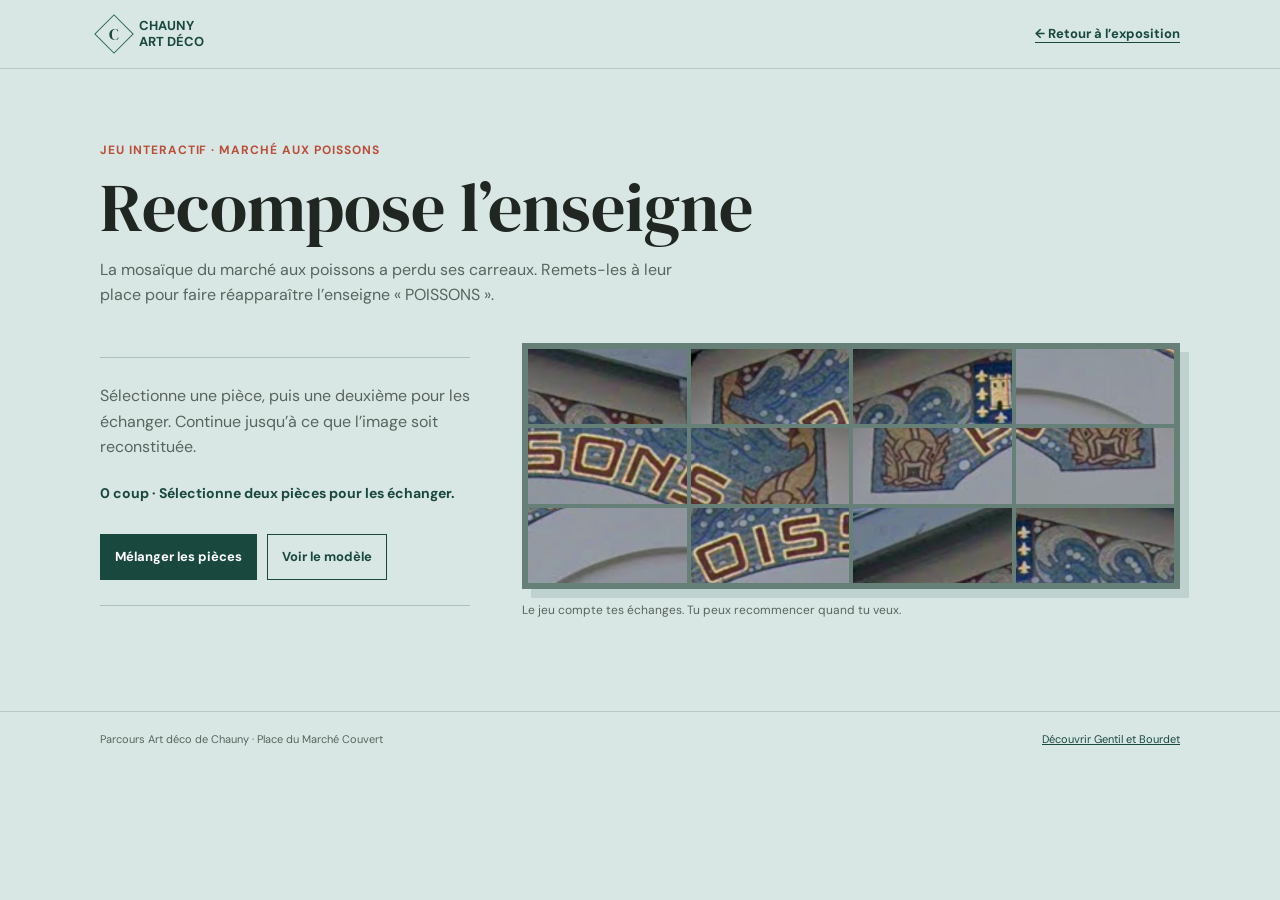
==== jeu.html @ 17ce92b1 "Add interactive puzzle game and quiz for Chauny Art déco exhibition - Created jeu.html for a puzzle " ====
<!doctype html>
<html lang="fr">
<head>
  <meta charset="utf-8">
  <meta name="viewport" content="width=device-width, initial-scale=1">
  <meta name="theme-color" content="#d9e7e4">
  <meta name="description" content="Recompose la mosaïque du marché aux poissons de Chauny dans ce puzzle interactif.">
  <title>Mini-jeu puzzle | Chauny Art déco</title>
  <link rel="preconnect" href="https://fonts.googleapis.com">
  <link rel="preconnect" href="https://fonts.gstatic.com" crossorigin>
  <link href="https://fonts.googleapis.com/css2?family=DM+Sans:wght@400;500;600;700&family=DM+Serif+Display&display=swap" rel="stylesheet">
  <style>
    :root{color-scheme:light;--paper:#d9e7e4;--white:#fffefa;--ink:#202722;--muted:#58645d;--green:#28665d;--deep:#19483f;--red:#b94f39;--yellow:#edbd55;--line:#b8cbc3;--serif:"DM Serif Display",Georgia,serif;--sans:"DM Sans","Trebuchet MS",sans-serif;--content:1080px}
    *,*::before,*::after{box-sizing:border-box}html{scroll-behavior:smooth}body{margin:0;min-height:100vh;color:var(--ink);background:var(--paper);font:16px/1.6 var(--sans)}button,a{font:inherit;touch-action:manipulation}a{color:inherit}button:focus-visible,a:focus-visible{outline:3px solid var(--red);outline-offset:4px}
    .header{border-bottom:1px solid var(--line);background:rgb(217 231 228 / 90%)}.header-inner{width:min(var(--content),calc(100% - 40px));min-height:68px;margin:auto;display:flex;align-items:center;justify-content:space-between;gap:18px}.brand{display:flex;align-items:center;gap:11px;color:var(--deep);font-size:13px;font-weight:700;line-height:1.2;text-decoration:none}.brand-mark{width:28px;height:28px;display:grid;place-items:center;border:1px solid var(--green);font:16px/1 var(--serif);transform:rotate(45deg)}.brand-mark span{transform:rotate(-45deg)}.back-link{color:var(--deep);font-size:13px;font-weight:700;text-decoration-thickness:1px;text-underline-offset:4px}.back-link:hover{color:var(--red)}
    main{width:min(var(--content),calc(100% - 40px));margin:auto;padding:72px 0 90px}.intro{max-width:660px;margin-bottom:35px}.eyebrow{margin:0 0 13px;color:var(--red);font-size:12px;font-weight:700;letter-spacing:.08em;text-transform:uppercase}h1{margin:0 0 14px;font:400 clamp(42px,6vw,68px)/1.02 var(--serif);text-wrap:balance}.intro-copy{max-width:590px;margin:0;color:var(--muted)}
    .game-layout{display:grid;grid-template-columns:.72fr 1.28fr;gap:52px;align-items:center}.game-info{padding:25px 0;border-top:1px solid #a9c1b8;border-bottom:1px solid #a9c1b8}.instructions{margin:0;color:var(--muted)}.status{min-height:52px;margin:22px 0 0;color:var(--deep);font-size:14px;font-weight:700}.victory{margin:0 0 16px;padding:14px 16px;border-left:4px solid var(--yellow);background:var(--white);color:var(--deep);font:400 24px/1.2 var(--serif)}.victory[hidden]{display:none}.controls{display:flex;flex-wrap:wrap;gap:10px}.controls button{min-height:46px;padding:10px 14px;border:1px solid var(--deep);background:transparent;color:var(--deep);font-size:13px;font-weight:700;cursor:pointer}.controls button:first-child{background:var(--deep);color:#fff}.controls button:hover{background:var(--green);color:#fff}.board-wrap{min-width:0}.board{width:100%;aspect-ratio:8/3;padding:5px;display:grid;grid-template-columns:repeat(4,minmax(0,1fr));grid-template-rows:repeat(3,minmax(0,1fr));gap:4px;border:1px solid #668078;background:#668078;box-shadow:9px 9px 0 rgb(25 72 63 / 13%)}.piece{position:relative;min-width:0;min-height:0;padding:0;border:0;background-color:#e2ece6;background-repeat:no-repeat;cursor:pointer;touch-action:manipulation;transition:filter 150ms ease}.piece:hover{filter:brightness(1.08);z-index:1}.piece[aria-pressed="true"]{outline:4px solid var(--yellow);outline-offset:-4px;filter:brightness(1.12);z-index:2}.piece:focus-visible{outline:4px solid var(--red);outline-offset:-4px;z-index:3}.board.is-solved{border-color:var(--yellow);box-shadow:9px 9px 0 rgb(185 79 57 / 18%)}.hint{margin:12px 0 0;color:var(--muted);font-size:12px}.preview{margin:16px 0 0;padding:9px;border:1px solid #9db7ad;background:var(--white)}.preview img{width:100%;height:auto;display:block}.preview figcaption{padding:7px 2px 0;color:var(--muted);font-size:11px}
    .confetti-layer{position:fixed;z-index:20;inset:0;overflow:hidden;pointer-events:none}.confetti-piece{position:absolute;top:-18px;left:var(--x);width:9px;height:14px;border-radius:2px;background:var(--confetti-color);opacity:0;animation:confetti-fall var(--duration) var(--delay) ease-in forwards}.confetti-piece:nth-child(3n){width:7px;height:7px;border-radius:50%}.confetti-piece:nth-child(4n){width:6px;height:17px}.@keyframes confetti-fall{0%{opacity:0;transform:translate3d(0,-4vh,0) rotate(0)}12%{opacity:1}100%{opacity:0;transform:translate3d(var(--drift),108vh,0) rotate(var(--spin))}}
    footer{padding:19px 20px;border-top:1px solid var(--line);color:var(--muted);font-size:11px}.footer-inner{width:min(var(--content),100%);margin:auto;display:flex;justify-content:space-between;gap:16px}footer a{color:var(--deep)}
    @media(max-width:760px){.header-inner{width:calc(100% - 32px);min-height:62px}.brand{font-size:11px}.main{padding-top:48px}main{width:calc(100% - 36px);padding:48px 0 64px}.game-layout{grid-template-columns:1fr;gap:24px}.intro{margin-bottom:27px}.game-info{padding:19px 0}.status{min-height:0;margin:13px 0 17px}.board{gap:3px;padding:4px}.hint{font-size:11px}.footer-inner{flex-direction:column;gap:5px}}
    @media(prefers-reduced-motion:reduce){html{scroll-behavior:auto}.piece{transition:none}.confetti-piece{display:none}}
  </style>
  <script defer>
    document.addEventListener('DOMContentLoaded', () => {
      const imageUrl = new URL('images/poissons.png', document.baseURI).href;
      const imageBackground = `url("${imageUrl}")`;
      const board = document.querySelector('#puzzle-board');
      const status = document.querySelector('#puzzle-status');
      const victory = document.querySelector('#victory-message');
      const confettiLayer = document.querySelector('#confetti-layer');
      const pieces = Array.from({length:12}, (_, index) => index);
      const colors = ['#b94f39','#edbd55','#28665d','#fffefa','#466c86'];
      let selectedPiece = null;
      let moves = 0;
      let solved = false;

      function renderPuzzle() {
        board.replaceChildren();
        pieces.forEach((piece, slot) => {
          const tile = document.createElement('button');
          const column = piece % 4;
          const row = Math.floor(piece / 4);
          tile.type = 'button';
          tile.className = 'piece';
          tile.setAttribute('aria-label', `Case ${slot + 1}, pièce ${piece + 1}`);
          tile.setAttribute('aria-pressed', String(selectedPiece === slot));
          tile.style.backgroundImage = imageBackground;
          tile.style.backgroundSize = '400% 300%';
          tile.style.backgroundPosition = `${column / 3 * 100}% ${row / 2 * 100}%`;
          tile.addEventListener('click', () => selectPiece(slot));
          board.append(tile);
        });
      }

      function celebrate() {
        victory.hidden = false;
        victory.textContent = `Bravo ! Tu as reconstitué la mosaïque en ${moves} coups !`;
        confettiLayer.replaceChildren();
        if (window.matchMedia('(prefers-reduced-motion: reduce)').matches) return;
        for (let index = 0; index < 44; index += 1) {
          const confetti = document.createElement('span');
          confetti.className = 'confetti-piece';
          confetti.style.setProperty('--x', `${Math.random() * 100}%`);
          confetti.style.setProperty('--drift', `${Math.random() * 180 - 90}px`);
          confetti.style.setProperty('--duration', `${2.5 + Math.random() * 1.8}s`);
          confetti.style.setProperty('--delay', `${Math.random() * 0.7}s`);
          confetti.style.setProperty('--spin', `${360 + Math.random() * 900}deg`);
          confetti.style.setProperty('--confetti-color', colors[index % colors.length]);
          confettiLayer.append(confetti);
        }
        window.setTimeout(() => confettiLayer.replaceChildren(), 5000);
      }

      function selectPiece(slot) {
        if (solved) return;
        if (selectedPiece === null) {
          selectedPiece = slot;
        } else if (selectedPiece === slot) {
          selectedPiece = null;
        } else {
          [pieces[selectedPiece], pieces[slot]] = [pieces[slot], pieces[selectedPiece]];
          selectedPiece = null;
          moves += 1;
          solved = pieces.every((piece, index) => piece === index);
        }
        renderPuzzle();
        board.classList.toggle('is-solved', solved);
        status.textContent = selectedPiece !== null
          ? 'Pièce sélectionnée. Choisis une autre case pour l’échanger.'
          : `${moves} coup${moves > 1 ? 's' : ''} · Sélectionne deux pièces pour les échanger.`;
        if (solved) celebrate();
      }

      function shufflePuzzle() {
        for (let index = pieces.length - 1; index > 0; index -= 1) {
          const other = Math.floor(Math.random() * (index + 1));
          [pieces[index], pieces[other]] = [pieces[other], pieces[index]];
        }
        if (pieces.every((piece, index) => piece === index)) [pieces[0], pieces[1]] = [pieces[1], pieces[0]];
        selectedPiece = null;
        moves = 0;
        solved = false;
        victory.hidden = true;
        confettiLayer.replaceChildren();
        board.classList.remove('is-solved');
        status.textContent = '0 coup · Sélectionne deux pièces pour les échanger.';
        renderPuzzle();
      }

      document.querySelector('#shuffle-puzzle').addEventListener('click', shufflePuzzle);
      const previewButton = document.querySelector('#preview-puzzle');
      previewButton.addEventListener('click', () => {
        const preview = document.querySelector('#puzzle-preview');
        preview.hidden = !preview.hidden;
        previewButton.setAttribute('aria-expanded', String(!preview.hidden));
        previewButton.textContent = preview.hidden ? 'Voir le modèle' : 'Masquer le modèle';
      });
      document.querySelector('#puzzle-model').src = imageUrl;
      shufflePuzzle();
    });
  </script>
</head>
<body>
  <div class="confetti-layer" id="confetti-layer" aria-hidden="true"></div>
  <header class="header"><div class="header-inner">
    <a class="brand" href="index.html" aria-label="Retour à Chauny Art déco"><span class="brand-mark" aria-hidden="true"><span>C</span></span><span>CHAUNY<br>ART DÉCO</span></a>
    <a class="back-link" href="index.html">← Retour à l’exposition</a>
  </div></header>
  <main>
    <section class="intro" aria-labelledby="titre-jeu">
      <p class="eyebrow">Jeu interactif · Marché aux poissons</p>
      <h1 id="titre-jeu">Recompose l’enseigne</h1>
      <p class="intro-copy">La mosaïque du marché aux poissons a perdu ses carreaux. Remets-les à leur place pour faire réapparaître l’enseigne « POISSONS ».</p>
    </section>
    <section class="game-layout" aria-label="Puzzle de la mosaïque">
      <div class="game-info">
        <p class="instructions">Sélectionne une pièce, puis une deuxième pour les échanger. Continue jusqu’à ce que l’image soit reconstituée.</p>
        <p class="status" id="puzzle-status" aria-live="polite">Préparation du puzzle…</p>
        <p class="victory" id="victory-message" role="status" hidden></p>
        <div class="controls">
          <button type="button" id="shuffle-puzzle">Mélanger les pièces</button>
          <button type="button" id="preview-puzzle" aria-expanded="false" aria-controls="puzzle-preview">Voir le modèle</button>
        </div>
      </div>
      <div class="board-wrap">
        <div class="board" id="puzzle-board" aria-label="Puzzle de 12 pièces de la mosaïque POISSONS"></div>
        <p class="hint">Le jeu compte tes échanges. Tu peux recommencer quand tu veux.</p>
        <figure class="preview" id="puzzle-preview" hidden>
          <img id="puzzle-model" alt="Enseigne en mosaïque POISSONS du marché aux poissons de Chauny" width="945" height="376">
          <figcaption>Photo de la mosaïque du marché aux poissons.</figcaption>
        </figure>
      </div>
    </section>
  </main>
  <footer><div class="footer-inner"><span>Parcours Art déco de Chauny · Place du Marché Couvert</span><a href="index.html#ceramistes">Découvrir Gentil et Bourdet</a></div></footer>
</body>
</html>
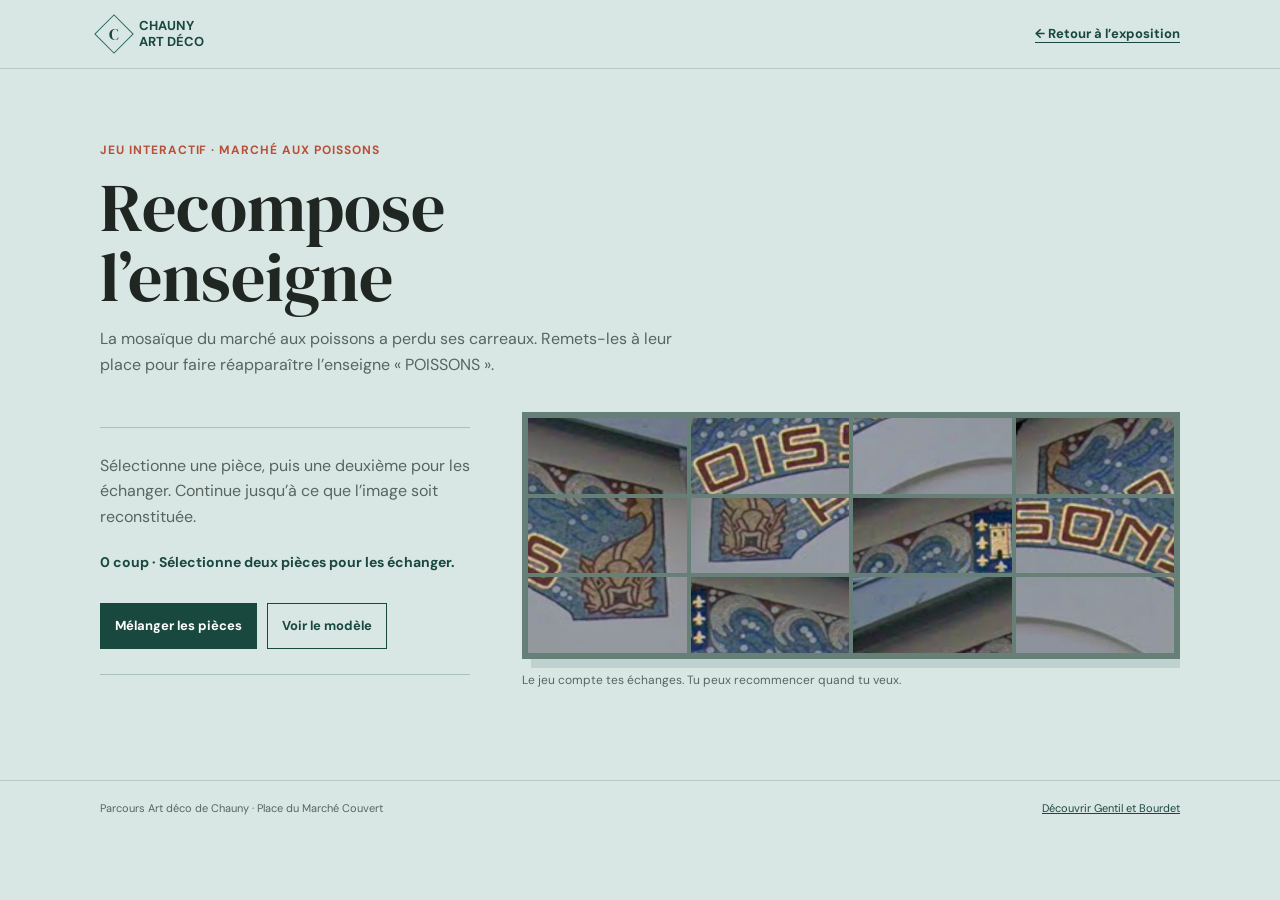
==== commit 630cb8aa: "Refactor code structure for improved readability and maintainability" ====
--- a/jeu.html
+++ b/jeu.html
@@ -9,20 +9,10 @@
   <link rel="preconnect" href="https://fonts.googleapis.com">
   <link rel="preconnect" href="https://fonts.gstatic.com" crossorigin>
   <link href="https://fonts.googleapis.com/css2?family=DM+Sans:wght@400;500;600;700&family=DM+Serif+Display&display=swap" rel="stylesheet">
-  <style>
-    :root{color-scheme:light;--paper:#d9e7e4;--white:#fffefa;--ink:#202722;--muted:#58645d;--green:#28665d;--deep:#19483f;--red:#b94f39;--yellow:#edbd55;--line:#b8cbc3;--serif:"DM Serif Display",Georgia,serif;--sans:"DM Sans","Trebuchet MS",sans-serif;--content:1080px}
-    *,*::before,*::after{box-sizing:border-box}html{scroll-behavior:smooth}body{margin:0;min-height:100vh;color:var(--ink);background:var(--paper);font:16px/1.6 var(--sans)}button,a{font:inherit;touch-action:manipulation}a{color:inherit}button:focus-visible,a:focus-visible{outline:3px solid var(--red);outline-offset:4px}
-    .header{border-bottom:1px solid var(--line);background:rgb(217 231 228 / 90%)}.header-inner{width:min(var(--content),calc(100% - 40px));min-height:68px;margin:auto;display:flex;align-items:center;justify-content:space-between;gap:18px}.brand{display:flex;align-items:center;gap:11px;color:var(--deep);font-size:13px;font-weight:700;line-height:1.2;text-decoration:none}.brand-mark{width:28px;height:28px;display:grid;place-items:center;border:1px solid var(--green);font:16px/1 var(--serif);transform:rotate(45deg)}.brand-mark span{transform:rotate(-45deg)}.back-link{color:var(--deep);font-size:13px;font-weight:700;text-decoration-thickness:1px;text-underline-offset:4px}.back-link:hover{color:var(--red)}
-    main{width:min(var(--content),calc(100% - 40px));margin:auto;padding:72px 0 90px}.intro{max-width:660px;margin-bottom:35px}.eyebrow{margin:0 0 13px;color:var(--red);font-size:12px;font-weight:700;letter-spacing:.08em;text-transform:uppercase}h1{margin:0 0 14px;font:400 clamp(42px,6vw,68px)/1.02 var(--serif);text-wrap:balance}.intro-copy{max-width:590px;margin:0;color:var(--muted)}
-    .game-layout{display:grid;grid-template-columns:.72fr 1.28fr;gap:52px;align-items:center}.game-info{padding:25px 0;border-top:1px solid #a9c1b8;border-bottom:1px solid #a9c1b8}.instructions{margin:0;color:var(--muted)}.status{min-height:52px;margin:22px 0 0;color:var(--deep);font-size:14px;font-weight:700}.victory{margin:0 0 16px;padding:14px 16px;border-left:4px solid var(--yellow);background:var(--white);color:var(--deep);font:400 24px/1.2 var(--serif)}.victory[hidden]{display:none}.controls{display:flex;flex-wrap:wrap;gap:10px}.controls button{min-height:46px;padding:10px 14px;border:1px solid var(--deep);background:transparent;color:var(--deep);font-size:13px;font-weight:700;cursor:pointer}.controls button:first-child{background:var(--deep);color:#fff}.controls button:hover{background:var(--green);color:#fff}.board-wrap{min-width:0}.board{width:100%;aspect-ratio:8/3;padding:5px;display:grid;grid-template-columns:repeat(4,minmax(0,1fr));grid-template-rows:repeat(3,minmax(0,1fr));gap:4px;border:1px solid #668078;background:#668078;box-shadow:9px 9px 0 rgb(25 72 63 / 13%)}.piece{position:relative;min-width:0;min-height:0;padding:0;border:0;background-color:#e2ece6;background-repeat:no-repeat;cursor:pointer;touch-action:manipulation;transition:filter 150ms ease}.piece:hover{filter:brightness(1.08);z-index:1}.piece[aria-pressed="true"]{outline:4px solid var(--yellow);outline-offset:-4px;filter:brightness(1.12);z-index:2}.piece:focus-visible{outline:4px solid var(--red);outline-offset:-4px;z-index:3}.board.is-solved{border-color:var(--yellow);box-shadow:9px 9px 0 rgb(185 79 57 / 18%)}.hint{margin:12px 0 0;color:var(--muted);font-size:12px}.preview{margin:16px 0 0;padding:9px;border:1px solid #9db7ad;background:var(--white)}.preview img{width:100%;height:auto;display:block}.preview figcaption{padding:7px 2px 0;color:var(--muted);font-size:11px}
-    .confetti-layer{position:fixed;z-index:20;inset:0;overflow:hidden;pointer-events:none}.confetti-piece{position:absolute;top:-18px;left:var(--x);width:9px;height:14px;border-radius:2px;background:var(--confetti-color);opacity:0;animation:confetti-fall var(--duration) var(--delay) ease-in forwards}.confetti-piece:nth-child(3n){width:7px;height:7px;border-radius:50%}.confetti-piece:nth-child(4n){width:6px;height:17px}.@keyframes confetti-fall{0%{opacity:0;transform:translate3d(0,-4vh,0) rotate(0)}12%{opacity:1}100%{opacity:0;transform:translate3d(var(--drift),108vh,0) rotate(var(--spin))}}
-    footer{padding:19px 20px;border-top:1px solid var(--line);color:var(--muted);font-size:11px}.footer-inner{width:min(var(--content),100%);margin:auto;display:flex;justify-content:space-between;gap:16px}footer a{color:var(--deep)}
-    @media(max-width:760px){.header-inner{width:calc(100% - 32px);min-height:62px}.brand{font-size:11px}.main{padding-top:48px}main{width:calc(100% - 36px);padding:48px 0 64px}.game-layout{grid-template-columns:1fr;gap:24px}.intro{margin-bottom:27px}.game-info{padding:19px 0}.status{min-height:0;margin:13px 0 17px}.board{gap:3px;padding:4px}.hint{font-size:11px}.footer-inner{flex-direction:column;gap:5px}}
-    @media(prefers-reduced-motion:reduce){html{scroll-behavior:auto}.piece{transition:none}.confetti-piece{display:none}}
-  </style>
+  <link rel="stylesheet" href="assets/css/style.css">
   <script defer>
     document.addEventListener('DOMContentLoaded', () => {
-      const imageUrl = new URL('images/poissons.png', document.baseURI).href;
+      const imageUrl = new URL('assets/images/poissons.png', document.baseURI).href;
       const imageBackground = `url("${imageUrl}")`;
       const board = document.querySelector('#puzzle-board');
       const status = document.querySelector('#puzzle-status');
@@ -120,7 +110,7 @@
     });
   </script>
 </head>
-<body>
+<body class="page-game">
   <div class="confetti-layer" id="confetti-layer" aria-hidden="true"></div>
   <header class="header"><div class="header-inner">
     <a class="brand" href="index.html" aria-label="Retour à Chauny Art déco"><span class="brand-mark" aria-hidden="true"><span>C</span></span><span>CHAUNY<br>ART DÉCO</span></a>
--- a/assets/css/style.css
+++ b/assets/css/style.css
@@ -0,0 +1,1146 @@
+:root {
+            color-scheme: light;
+            --paper: #f5f5ef;
+            --white: #fffefa;
+            --ink: #202722;
+            --muted: #58645d;
+            --green: #28665d;
+            --deep: #19483f;
+            --pale: #e2ece6;
+            --red: #b94f39;
+            --yellow: #edbd55;
+            --line: #ccd3cc;
+            --serif: "DM Serif Display", Georgia, serif;
+            --sans: "DM Sans", "Trebuchet MS", sans-serif;
+            --content: 1120px
+        }
+
+        *,
+        *::before,
+        *::after {
+            box-sizing: border-box
+        }
+
+        html {
+            scroll-behavior: smooth;
+            scroll-padding-top: 92px
+        }
+
+        body {
+            margin: 0;
+            color: var(--ink);
+            background: var(--paper);
+            font: 16px/1.65 var(--sans)
+        }
+
+        a {
+            color: inherit
+        }
+
+        button,
+        input {
+            font: inherit
+        }
+
+        button,
+        a {
+            touch-action: manipulation
+        }
+
+        button:focus-visible,
+        a:focus-visible,
+        input:focus-visible,
+        summary:focus-visible {
+            outline: 3px solid var(--red);
+            outline-offset: 4px
+        }
+
+        h1,
+        h2,
+        h3,
+        p {
+            margin-top: 0
+        }
+
+        h1,
+        h2,
+        h3 {
+            text-wrap: balance
+        }
+
+        .skip {
+            position: absolute;
+            z-index: 20;
+            top: 8px;
+            left: 8px;
+            padding: 10px 14px;
+            background: white;
+            transform: translateY(-150%)
+        }
+
+        .skip:focus {
+            transform: none
+        }
+
+        .header {
+            position: sticky;
+            z-index: 10;
+            top: 0;
+            border-bottom: 1px solid var(--line);
+            background: rgb(245 245 239 / 95%);
+            backdrop-filter: blur(12px)
+        }
+
+        .header-inner {
+            width: min(var(--content), calc(100% - 40px));
+            min-height: 68px;
+            margin: auto;
+            display: flex;
+            align-items: center;
+            justify-content: space-between;
+            gap: 24px
+        }
+
+        .brand {
+            display: flex;
+            align-items: center;
+            gap: 11px;
+            color: var(--deep);
+            font-size: 13px;
+            font-weight: 700;
+            line-height: 1.2;
+            text-decoration: none
+        }
+
+        .brand-mark {
+            width: 28px;
+            height: 28px;
+            display: grid;
+            place-items: center;
+            border: 1px solid var(--green);
+            font: 16px/1 var(--serif);
+            transform: rotate(45deg)
+        }
+
+        .brand-mark span {
+            transform: rotate(-45deg)
+        }
+
+        .actions,
+        .nav {
+            display: flex;
+            align-items: center;
+            gap: 24px
+        }
+
+        .nav {
+            gap: 21px
+        }
+
+        .nav a {
+            color: var(--muted);
+            font-size: 13px;
+            font-weight: 600;
+            text-decoration: none
+        }
+
+        .nav a:hover {
+            color: var(--deep)
+        }
+
+        .qr-open {
+            min-height: 44px;
+            padding: 8px 13px;
+            display: inline-flex;
+            align-items: center;
+            justify-content: center;
+            gap: 9px;
+            border: 1px solid var(--deep);
+            background: var(--deep);
+            color: #fff;
+            font-size: 13px;
+            font-weight: 700;
+            cursor: pointer;
+            transition: background 180ms ease, transform 180ms ease
+        }
+
+        .qr-open:hover {
+            background: var(--green);
+            transform: translateY(-1px)
+        }
+
+        .qr-open svg {
+            width: 17px;
+            height: 17px
+        }
+
+        main {
+            overflow: hidden
+        }
+
+        .hero {
+            position: relative;
+            width: min(var(--content), calc(100% - 40px));
+            min-height: 590px;
+            margin: auto;
+            padding: 76px 0 72px;
+            display: grid;
+            grid-template-columns: .92fr 1.08fr;
+            align-items: center;
+            gap: clamp(42px, 7vw, 94px)
+        }
+
+        .hero:before {
+            position: absolute;
+            z-index: -1;
+            top: 34px;
+            left: 43%;
+            width: 180px;
+            height: 180px;
+            border: 1px solid #d9d8c9;
+            content: "";
+            transform: rotate(45deg)
+        }
+
+        .eyebrow {
+            margin: 0 0 18px;
+            color: var(--red);
+            font-size: 12px;
+            font-weight: 700;
+            letter-spacing: .08em;
+            text-transform: uppercase
+        }
+
+        h1 {
+            max-width: 540px;
+            margin-bottom: 23px;
+            font: 400 clamp(48px, 6.3vw, 78px)/.99 var(--serif)
+        }
+
+        h1 span {
+            color: var(--green);
+            font-style: italic
+        }
+
+        .hero-copy {
+            max-width: 430px;
+            color: var(--muted);
+            font-size: 17px
+        }
+
+        .hero-links {
+            margin-top: 30px;
+            display: flex;
+            align-items: center;
+            flex-wrap: wrap;
+            gap: 20px
+        }
+
+        .text-link {
+            color: var(--deep);
+            font-size: 14px;
+            font-weight: 700;
+            text-decoration-thickness: 1px;
+            text-underline-offset: 5px
+        }
+
+        .text-link:hover {
+            color: var(--red)
+        }
+
+        .hero-note {
+            margin: 36px 0 0;
+            padding-top: 14px;
+            border-top: 1px solid var(--line);
+            color: var(--muted);
+            font-size: 12px
+        }
+
+        .hero-image-wrap {
+            position: relative;
+            min-width: 0;
+            margin: 0
+        }
+
+        .hero-image-wrap:before {
+            position: absolute;
+            z-index: -1;
+            top: -18px;
+            right: -18px;
+            width: 72%;
+            height: 72%;
+            border: 1px solid var(--green);
+            content: ""
+        }
+
+        .hero-image {
+            width: 100%;
+            aspect-ratio: 1.18;
+            display: block;
+            object-fit: cover;
+            object-position: center;
+            background: var(--pale)
+        }
+
+        .image-caption {
+            max-width: 85%;
+            margin: 12px 0 0 auto;
+            color: var(--muted);
+            font-size: 11px;
+            line-height: 1.5
+        }
+
+        .image-caption a {
+            color: var(--deep)
+        }
+
+        .route {
+            border-block: 1px solid var(--line);
+            background: var(--white)
+        }
+
+        .route-inner {
+            width: min(var(--content), calc(100% - 40px));
+            min-height: 76px;
+            margin: auto;
+            display: flex;
+            align-items: center;
+            justify-content: space-between;
+            gap: 20px
+        }
+
+        .route-label {
+            color: var(--muted);
+            font-size: 12px
+        }
+
+        .route-list {
+            margin: 0;
+            padding: 0;
+            display: flex;
+            align-items: center;
+            gap: clamp(12px, 3vw, 36px);
+            list-style: none
+        }
+
+        .route-list a {
+            display: inline-flex;
+            align-items: center;
+            gap: 9px;
+            font-size: 13px;
+            font-weight: 600;
+            text-decoration: none
+        }
+
+        .route-list a:hover {
+            color: var(--green)
+        }
+
+        .route-list span {
+            color: var(--red);
+            font: 18px/1 var(--serif)
+        }
+
+        .section {
+            padding: 112px 20px
+        }
+
+        .inner {
+            width: min(var(--content), 100%);
+            margin: auto
+        }
+
+        .heading {
+            margin-bottom: 48px;
+            display: grid;
+            grid-template-columns: 150px 1fr;
+            gap: 34px;
+            align-items: start
+        }
+
+        .number {
+            padding-top: 12px;
+            color: var(--red);
+            font: 26px/1 var(--serif)
+        }
+
+        .heading h2 {
+            max-width: 740px;
+            margin-bottom: 13px;
+            font: 400 clamp(38px, 5vw, 58px)/1.05 var(--serif)
+        }
+
+        .heading p {
+            max-width: 620px;
+            margin-bottom: 0;
+            color: var(--muted)
+        }
+
+        .place {
+            background: var(--deep);
+            color: var(--white)
+        }
+
+        .place .number {
+            color: var(--yellow)
+        }
+
+        .place .heading p,
+        .place-item p {
+            color: #d4e0d9
+        }
+
+        .place-grid {
+            display: grid;
+            grid-template-columns: 1fr 1fr;
+            border-top: 1px solid #668078
+        }
+
+        .place-item {
+            min-height: 255px;
+            padding: 27px 32px 28px 0
+        }
+
+        .place-item+.place-item {
+            padding-right: 0;
+            padding-left: 32px;
+            border-left: 1px solid #668078
+        }
+
+        .item-index {
+            color: var(--yellow);
+            font-size: 11px;
+            font-weight: 700;
+            letter-spacing: .08em;
+            text-transform: uppercase
+        }
+
+        .place-item h3 {
+            margin: 10px 0 12px;
+            color: var(--white);
+            font: 400 30px/1.15 var(--serif)
+        }
+
+        .place-item p {
+            max-width: 470px;
+            margin-bottom: 17px
+        }
+
+        .look {
+            margin: 17px 0 0;
+            padding: 12px 0 0;
+            border-top: 1px solid #668078;
+            color: #eff2ec;
+            font-size: 13px
+        }
+
+        .look strong {
+            color: var(--yellow)
+        }
+
+        .people {
+            display: grid;
+            grid-template-columns: 1fr 1fr;
+            border-top: 1px solid var(--line)
+        }
+
+        .person {
+            padding: 29px 34px 0 0
+        }
+
+        .person+.person {
+            padding-right: 0;
+            padding-left: 34px;
+            border-left: 1px solid var(--line)
+        }
+
+        .person h3 {
+            margin-bottom: 4px;
+            font: 400 32px/1.1 var(--serif)
+        }
+
+        .dates {
+            margin-bottom: 20px;
+            color: var(--red);
+            font-size: 13px;
+            font-weight: 700
+        }
+
+        .person p {
+            color: var(--muted)
+        }
+
+        .person strong {
+            color: var(--ink)
+        }
+
+        .person details {
+            margin-top: 19px;
+            border-top: 1px solid var(--line)
+        }
+
+        .person summary {
+            padding: 12px 0;
+            color: var(--deep);
+            font-size: 13px;
+            font-weight: 700;
+            cursor: pointer
+        }
+
+        .person details p {
+            font-size: 14px
+        }
+
+        .facades {
+            padding-block: 92px;
+            background: var(--pale)
+        }
+
+        .facades-layout {
+            display: block
+        }
+
+        .facades-layout .heading {
+            margin: 0;
+            grid-template-columns: 100px 1fr
+        }
+
+        .facades-layout .heading h2 {
+            font-size: clamp(36px, 4.5vw, 52px)
+        }
+
+        .feature-list {
+            margin: 20px 0 0;
+            padding: 0;
+            list-style: none;
+            border-top: 1px solid #bacbc0
+        }
+
+        .feature-list li {
+            padding: 11px 0;
+            border-bottom: 1px solid #bacbc0;
+            display: flex;
+            align-items: baseline;
+            justify-content: space-between;
+            gap: 18px;
+            font-weight: 600
+        }
+
+        .feature-list span {
+            color: var(--green);
+            font: 19px/1 var(--serif)
+        }
+
+        .ceramic {
+            background: var(--white)
+        }
+
+        .ceramic-layout {
+            display: grid;
+            grid-template-columns: .7fr 1.3fr;
+            gap: 90px;
+            align-items: start
+        }
+
+        .ceramic-layout .number {
+            margin-bottom: 15px
+        }
+
+        .ceramic-layout h2 {
+            margin-bottom: 15px;
+            font: 400 clamp(38px, 4.7vw, 55px)/1.05 var(--serif)
+        }
+
+        .ceramic-intro,
+        .ceramic-copy p {
+            color: var(--muted)
+        }
+
+        .ceramic-copy {
+            padding-top: 12px
+        }
+
+        .ceramic-copy p {
+            max-width: 620px
+        }
+
+        .ceramic-copy strong {
+            color: var(--ink)
+        }
+
+        .stamp {
+            margin-top: 28px;
+            padding-top: 16px;
+            border-top: 1px solid var(--line);
+            display: flex;
+            align-items: center;
+            gap: 16px;
+            color: var(--deep);
+            font-size: 13px;
+            font-weight: 700
+        }
+
+        .stamp span {
+            width: 35px;
+            height: 35px;
+            display: grid;
+            place-items: center;
+            border: 1px solid var(--red);
+            color: var(--red);
+            font: 21px/1 var(--serif);
+            transform: rotate(45deg)
+        }
+
+        .stamp i {
+            font-style: normal;
+            transform: rotate(-45deg)
+        }
+
+        .closing {
+            padding: 38px 20px;
+            background: var(--red);
+            color: white
+        }
+
+        .closing-inner {
+            width: min(var(--content), 100%);
+            margin: auto;
+            display: flex;
+            align-items: center;
+            justify-content: space-between;
+            gap: 25px
+        }
+
+        .closing p {
+            margin: 0;
+            font: 400 24px/1.2 var(--serif)
+        }
+
+        .closing .qr-open {
+            border-color: white;
+            background: white;
+            color: var(--deep)
+        }
+
+        .closing .qr-open:hover {
+            background: var(--paper)
+        }
+
+        footer {
+            padding: 20px;
+            color: var(--muted);
+            font-size: 11px
+        }
+
+        .footer-inner {
+            width: min(var(--content), 100%);
+            margin: auto;
+            display: flex;
+            justify-content: space-between;
+            gap: 20px
+        }
+
+        footer a {
+            color: var(--deep)
+        }
+
+        dialog {
+            width: min(760px, calc(100% - 28px));
+            max-height: min(88dvh, 780px);
+            padding: 0;
+            border: 1px solid var(--line);
+            background: var(--paper);
+            color: var(--ink);
+            box-shadow: 0 24px 80px rgb(22 42 31 / 25%)
+        }
+
+        dialog::backdrop {
+            background: rgb(24 40 32 / 65%);
+            backdrop-filter: blur(3px)
+        }
+
+        .dialog-head {
+            padding: 25px 27px 18px;
+            display: flex;
+            align-items: start;
+            justify-content: space-between;
+            gap: 20px;
+            border-bottom: 1px solid var(--line)
+        }
+
+        .dialog-head .eyebrow {
+            margin-bottom: 6px
+        }
+
+        .dialog-head h2 {
+            margin: 0;
+            font: 400 31px/1.1 var(--serif)
+        }
+
+        .dialog-close {
+            width: 44px;
+            height: 44px;
+            flex: 0 0 auto;
+            border: 1px solid var(--line);
+            background: var(--white);
+            color: var(--ink);
+            font-size: 24px;
+            line-height: 1;
+            cursor: pointer
+        }
+
+        .dialog-body {
+            padding: 17px 27px 27px
+        }
+
+        .dialog-note {
+            margin-bottom: 17px;
+            color: var(--muted);
+            font-size: 13px
+        }
+
+        .qr-grid {
+            display: grid;
+            grid-template-columns: 1fr 1fr;
+            gap: 12px
+        }
+
+        .qr-item {
+            min-width: 0;
+            padding: 15px;
+            display: grid;
+            grid-template-columns: 108px 1fr;
+            align-items: center;
+            gap: 15px;
+            border: 1px solid var(--line);
+            background: var(--white)
+        }
+
+        .qr-code {
+            width: 108px;
+            height: 108px;
+            display: grid;
+            place-items: center;
+            background: white
+        }
+
+        .qr-code canvas,
+        .qr-code img {
+            width: 108px !important;
+            height: 108px !important;
+            image-rendering: pixelated
+        }
+
+        .qr-copy h3 {
+            margin: 0 0 4px;
+            font: 400 19px/1.15 var(--serif)
+        }
+
+        .qr-copy p {
+            margin: 0 0 9px;
+            color: var(--muted);
+            font-size: 11px;
+            line-height: 1.45
+        }
+
+        .qr-download {
+            padding: 0;
+            border: 0;
+            background: none;
+            color: var(--deep);
+            font-size: 12px;
+            font-weight: 700;
+            text-decoration: underline;
+            text-underline-offset: 3px;
+            cursor: pointer
+        }
+
+        .qr-status {
+            min-height: 24px;
+            margin: 13px 0 0;
+            color: var(--red);
+            font-size: 12px
+        }
+
+        @media(max-width:760px) {
+            html {
+                scroll-padding-top: 74px
+            }
+
+            .header-inner {
+                width: calc(100% - 28px);
+                min-height: 62px
+            }
+
+            .nav {
+                display: none
+            }
+
+            .actions {
+                gap: 0
+            }
+
+            .qr-open {
+                padding: 8px 10px;
+                font-size: 12px
+            }
+
+            .hero {
+                width: calc(100% - 36px);
+                min-height: auto;
+                padding: 60px 0 52px;
+                grid-template-columns: 1fr;
+                gap: 36px
+            }
+
+            .hero:before {
+                top: 38px;
+                left: auto;
+                right: -40px;
+                width: 120px;
+                height: 120px
+            }
+
+            h1 {
+                max-width: 440px;
+                font-size: clamp(48px, 14vw, 68px)
+            }
+
+            .hero-copy {
+                font-size: 16px
+            }
+
+            .hero-image-wrap {
+                width: calc(100% - 12px)
+            }
+
+            .hero-image-wrap:before {
+                top: -11px;
+                right: -11px
+            }
+
+            .hero-image {
+                aspect-ratio: 1.2
+            }
+
+            .route-inner {
+                width: calc(100% - 36px);
+                padding: 14px 0;
+                align-items: start;
+                flex-direction: column;
+                gap: 8px
+            }
+
+            .route-list {
+                width: 100%;
+                flex-wrap: wrap;
+                gap: 8px 17px
+            }
+
+            .route-list a {
+                font-size: 12px
+            }
+
+            .section {
+                padding: 76px 18px
+            }
+
+            .heading {
+                margin-bottom: 32px;
+                grid-template-columns: 1fr;
+                gap: 10px
+            }
+
+            .number {
+                padding: 0
+            }
+
+            .heading h2 {
+                font-size: 42px
+            }
+
+            .place-grid,
+            .people {
+                grid-template-columns: 1fr
+            }
+
+            .place-item {
+                min-height: auto;
+                padding: 22px 0 26px
+            }
+
+            .place-item+.place-item {
+                padding: 22px 0 10px;
+                border-top: 1px solid #668078;
+                border-left: 0
+            }
+
+            .person {
+                padding: 23px 0 25px
+            }
+
+            .person+.person {
+                padding: 25px 0 0;
+                border-top: 1px solid var(--line);
+                border-left: 0
+            }
+
+            .facades {
+                padding-block: 72px
+            }
+
+            .facades-layout .heading {
+                grid-template-columns: 1fr;
+                gap: 10px
+            }
+
+            .ceramic-layout {
+                grid-template-columns: 1fr;
+                gap: 20px
+            }
+
+            .ceramic-layout h2 {
+                font-size: 45px
+            }
+
+            .closing-inner {
+                align-items: start;
+                flex-direction: column
+            }
+
+            .footer-inner {
+                flex-direction: column;
+                gap: 6px
+            }
+
+            .qr-grid {
+                grid-template-columns: 1fr
+            }
+
+            .dialog-head {
+                padding: 20px 18px 15px
+            }
+
+            .dialog-body {
+                padding: 14px 18px 20px
+            }
+        }
+
+        @media(max-width:390px) {
+            .brand {
+                font-size: 11px
+            }
+
+            .brand-mark {
+                width: 25px;
+                height: 25px
+            }
+
+            .qr-open {
+                gap: 6px
+            }
+
+            .qr-item {
+                padding: 10px;
+                grid-template-columns: 88px 1fr;
+                gap: 11px
+            }
+
+            .qr-code,
+            .qr-code canvas,
+            .qr-code img {
+                width: 88px !important;
+                height: 88px !important
+            }
+        }
+
+        @media(prefers-reduced-motion:reduce) {
+
+            *,
+            *::before,
+            *::after {
+                scroll-behavior: auto !important;
+                animation-duration: .01ms !important;
+                animation-iteration-count: 1 !important;
+                transition-duration: .01ms !important
+            }
+        }
+
+body.page-game {
+    color-scheme: light;
+    --paper: #d9e7e4;
+    --white: #fffefa;
+    --ink: #202722;
+    --muted: #58645d;
+    --green: #28665d;
+    --deep: #19483f;
+    --red: #b94f39;
+    --yellow: #edbd55;
+    --line: #b8cbc3;
+    --serif: "DM Serif Display", Georgia, serif;
+    --sans: "DM Sans", "Trebuchet MS", sans-serif;
+    --content: 1080px;
+    min-height: 100vh;
+    margin: 0;
+    color: var(--ink);
+    background: var(--paper);
+    font: 16px/1.6 var(--sans);
+
+    a { color: inherit; }
+    button, a { font: inherit; touch-action: manipulation; }
+    button:focus-visible, a:focus-visible { outline: 3px solid var(--red); outline-offset: 4px; }
+    .header { border-bottom: 1px solid var(--line); background: rgb(217 231 228 / 90%); }
+    .header-inner { width: min(var(--content), calc(100% - 40px)); min-height: 68px; margin: auto; display: flex; align-items: center; justify-content: space-between; gap: 18px; }
+    .brand { display: flex; align-items: center; gap: 11px; color: var(--deep); font-size: 13px; font-weight: 700; line-height: 1.2; text-decoration: none; }
+    .brand-mark { width: 28px; height: 28px; display: grid; place-items: center; border: 1px solid var(--green); font: 16px/1 var(--serif); transform: rotate(45deg); }
+    .brand-mark span { transform: rotate(-45deg); }
+    .back-link { color: var(--deep); font-size: 13px; font-weight: 700; text-decoration-thickness: 1px; text-underline-offset: 4px; }
+    .back-link:hover { color: var(--red); }
+    main { width: min(var(--content), calc(100% - 40px)); margin: auto; padding: 72px 0 90px; }
+    .intro { max-width: 660px; margin-bottom: 35px; }
+    .eyebrow { margin: 0 0 13px; color: var(--red); font-size: 12px; font-weight: 700; letter-spacing: .08em; text-transform: uppercase; }
+    h1 { margin: 0 0 14px; font: 400 clamp(42px, 6vw, 68px)/1.02 var(--serif); text-wrap: balance; }
+    .intro-copy { max-width: 590px; margin: 0; color: var(--muted); }
+    .game-layout { display: grid; grid-template-columns: .72fr 1.28fr; gap: 52px; align-items: center; }
+    .game-info { padding: 25px 0; border-top: 1px solid #a9c1b8; border-bottom: 1px solid #a9c1b8; }
+    .instructions { margin: 0; color: var(--muted); }
+    .status { min-height: 52px; margin: 22px 0 0; color: var(--deep); font-size: 14px; font-weight: 700; }
+    .victory { margin: 0 0 16px; padding: 14px 16px; border-left: 4px solid var(--yellow); background: var(--white); color: var(--deep); font: 400 24px/1.2 var(--serif); }
+    .victory[hidden] { display: none; }
+    .controls { display: flex; flex-wrap: wrap; gap: 10px; }
+    .controls button { min-height: 46px; padding: 10px 14px; border: 1px solid var(--deep); background: transparent; color: var(--deep); font-size: 13px; font-weight: 700; cursor: pointer; }
+    .controls button:first-child { background: var(--deep); color: #fff; }
+    .controls button:hover { background: var(--green); color: #fff; }
+    .board-wrap { min-width: 0; }
+    .board { width: 100%; aspect-ratio: 8/3; padding: 5px; display: grid; grid-template-columns: repeat(4, minmax(0, 1fr)); grid-template-rows: repeat(3, minmax(0, 1fr)); gap: 4px; border: 1px solid #668078; background: #668078; box-shadow: 9px 9px 0 rgb(25 72 63 / 13%); }
+    .piece { position: relative; min-width: 0; min-height: 0; padding: 0; border: 0; background-color: #e2ece6; background-repeat: no-repeat; cursor: pointer; touch-action: manipulation; transition: filter 150ms ease; }
+    .piece:hover { filter: brightness(1.08); z-index: 1; }
+    .piece[aria-pressed="true"] { outline: 4px solid var(--yellow); outline-offset: -4px; filter: brightness(1.12); z-index: 2; }
+    .piece:focus-visible { outline: 4px solid var(--red); outline-offset: -4px; z-index: 3; }
+    .board.is-solved { border-color: var(--yellow); box-shadow: 9px 9px 0 rgb(185 79 57 / 18%); }
+    .hint { margin: 12px 0 0; color: var(--muted); font-size: 12px; }
+    .preview { margin: 16px 0 0; padding: 9px; border: 1px solid #9db7ad; background: var(--white); }
+    .preview img { width: 100%; height: auto; display: block; }
+    .preview figcaption { padding: 7px 2px 0; color: var(--muted); font-size: 11px; }
+    .confetti-layer { position: fixed; z-index: 20; inset: 0; overflow: hidden; pointer-events: none; }
+    .confetti-piece { position: absolute; top: -18px; left: var(--x); width: 9px; height: 14px; border-radius: 2px; background: var(--confetti-color); opacity: 0; animation: confetti-fall var(--duration) var(--delay) ease-in forwards; }
+    .confetti-piece:nth-child(3n) { width: 7px; height: 7px; border-radius: 50%; }
+    .confetti-piece:nth-child(4n) { width: 6px; height: 17px; }
+    footer { padding: 19px 20px; border-top: 1px solid var(--line); color: var(--muted); font-size: 11px; }
+    .footer-inner { width: min(var(--content), 100%); margin: auto; display: flex; justify-content: space-between; gap: 16px; }
+    footer a { color: var(--deep); }
+
+    @media (max-width: 760px) {
+        .header-inner { width: calc(100% - 32px); min-height: 62px; }
+        .brand { font-size: 11px; }
+        .main { padding-top: 48px; }
+        main { width: calc(100% - 36px); padding: 48px 0 64px; }
+        .game-layout { grid-template-columns: 1fr; gap: 24px; }
+        .intro { margin-bottom: 27px; }
+        .game-info { padding: 19px 0; }
+        .status { min-height: 0; margin: 13px 0 17px; }
+        .board { gap: 3px; padding: 4px; }
+        .hint { font-size: 11px; }
+        .footer-inner { flex-direction: column; gap: 5px; }
+    }
+
+    @media (prefers-reduced-motion: reduce) {
+        .piece { transition: none; }
+        .confetti-piece { display: none; }
+    }
+}
+
+@keyframes confetti-fall {
+    0% { opacity: 0; transform: translate3d(0, -4vh, 0) rotate(0); }
+    12% { opacity: 1; }
+    100% { opacity: 0; transform: translate3d(var(--drift), 108vh, 0) rotate(var(--spin)); }
+}
+
+body.page-quiz {
+    color-scheme: light;
+    --paper: #f5f5ef;
+    --white: #fffefa;
+    --ink: #202722;
+    --muted: #58645d;
+    --green: #28665d;
+    --deep: #19483f;
+    --pale: #e2ece6;
+    --red: #b94f39;
+    --yellow: #edbd55;
+    --line: #ccd3cc;
+    --serif: "DM Serif Display", Georgia, serif;
+    --sans: "DM Sans", "Trebuchet MS", sans-serif;
+    --content: 900px;
+    margin: 0;
+    color: var(--ink);
+    background: var(--paper);
+    font: 16px/1.6 var(--sans);
+
+    a { color: inherit; }
+    button, input { font: inherit; }
+    button, a, input { touch-action: manipulation; }
+    button:focus-visible, a:focus-visible, input:focus-visible { outline: 3px solid var(--red); outline-offset: 4px; }
+    .header { border-bottom: 1px solid var(--line); background: var(--paper); }
+    .header-inner { width: min(var(--content), calc(100% - 40px)); min-height: 68px; margin: auto; display: flex; align-items: center; justify-content: space-between; gap: 20px; }
+    .brand { display: flex; align-items: center; gap: 11px; color: var(--deep); font-size: 13px; font-weight: 700; line-height: 1.2; text-decoration: none; }
+    .brand-mark { width: 28px; height: 28px; display: grid; place-items: center; border: 1px solid var(--green); font: 16px/1 var(--serif); transform: rotate(45deg); }
+    .brand-mark span { transform: rotate(-45deg); }
+    .back-link { color: var(--deep); font-size: 13px; font-weight: 700; text-decoration-thickness: 1px; text-underline-offset: 4px; }
+    .back-link:hover { color: var(--red); }
+    main { width: min(var(--content), calc(100% - 40px)); margin: auto; padding: 66px 0 90px; }
+    .intro { margin-bottom: 42px; padding: 35px 0 29px; border-bottom: 1px solid var(--line); position: relative; }
+    .intro:after { position: absolute; right: 18px; top: 14px; width: 60px; height: 60px; border: 1px solid #cdd2c6; content: ""; transform: rotate(45deg); pointer-events: none; }
+    .eyebrow { margin: 0 0 12px; color: var(--red); font-size: 12px; font-weight: 700; letter-spacing: .08em; text-transform: uppercase; }
+    h1 { max-width: 700px; margin: 0 0 14px; font: 400 clamp(44px, 6vw, 66px)/1.02 var(--serif); text-wrap: balance; }
+    .intro p:last-child { max-width: 650px; margin: 0; color: var(--muted); }
+    .progress-row { margin-bottom: 22px; display: flex; align-items: center; justify-content: space-between; gap: 20px; color: var(--muted); font-size: 13px; }
+    .progress-row strong { color: var(--deep); }
+    progress { width: min(240px, 48%); height: 8px; accent-color: var(--green); }
+    form { display: grid; gap: 14px; }
+    .question { min-width: 0; margin: 0; padding: 22px 24px 19px; border: 1px solid var(--line); background: var(--white); }
+    .question legend { width: 100%; padding: 0 0 13px; font-weight: 700; }
+    .answers { display: grid; grid-template-columns: 1fr 1fr; gap: 8px 12px; }
+    .answer { min-height: 46px; padding: 10px 12px; display: flex; align-items: center; gap: 10px; border: 1px solid #e2e5df; background: #fff; color: var(--muted); cursor: pointer; transition: border-color 150ms ease, background 150ms ease; }
+    .answer:hover { border-color: #829f91; background: #f8faf6; }
+    .answer input { width: 17px; height: 17px; flex: 0 0 auto; accent-color: var(--deep); }
+    .question.is-correct { border-left: 4px solid var(--green); }
+    .question.is-wrong { border-left: 4px solid var(--red); }
+    .question.is-missing { border-color: var(--red); }
+    .question-feedback { min-height: 0; margin: 10px 0 0; color: var(--muted); font-size: 13px; }
+    .question-feedback:empty { display: none; }
+    .question.is-correct .question-feedback { color: var(--deep); }
+    .question.is-wrong .question-feedback { color: #8e392a; }
+    .actions { padding: 10px 0 0; display: flex; align-items: center; flex-wrap: wrap; gap: 12px; }
+    .submit, .reset { min-height: 48px; padding: 11px 17px; border: 1px solid var(--deep); font-size: 14px; font-weight: 700; cursor: pointer; }
+    .submit { background: var(--deep); color: #fff; }
+    .submit:hover { background: var(--green); }
+    .reset { background: transparent; color: var(--deep); }
+    .reset:hover { background: var(--pale); }
+    .result { min-height: 28px; margin: 0 0 0 4px; color: var(--deep); font-weight: 700; }
+    .result.error { color: #963c2e; }
+    .result:focus { outline: 2px solid var(--green); outline-offset: 4px; }
+    .closing { margin-top: 70px; padding: 25px 0; border-top: 1px solid var(--line); display: flex; justify-content: space-between; gap: 20px; color: var(--muted); font-size: 13px; }
+    .closing a { color: var(--deep); font-weight: 700; text-decoration-thickness: 1px; text-underline-offset: 4px; }
+    footer { padding: 18px 20px; border-top: 1px solid var(--line); color: var(--muted); font-size: 11px; }
+    .footer-inner { width: min(var(--content), 100%); margin: auto; display: flex; justify-content: space-between; gap: 16px; }
+
+    @media (max-width: 650px) {
+        .header-inner { width: calc(100% - 32px); min-height: 62px; }
+        .brand { font-size: 11px; }
+        .back-link { font-size: 12px; }
+        main { width: calc(100% - 32px); padding: 40px 0 60px; }
+        .intro { padding-top: 24px; margin-bottom: 26px; }
+        .intro:after { width: 40px; height: 40px; right: 8px; top: 12px; }
+        h1 { max-width: calc(100% - 26px); font-size: 46px; }
+        .progress-row { align-items: flex-start; flex-direction: column; gap: 7px; }
+        progress { width: 100%; }
+        .question { padding: 18px 14px 15px; }
+        .answers { grid-template-columns: 1fr; gap: 7px; }
+        .closing { margin-top: 46px; flex-direction: column; }
+        .footer-inner { flex-direction: column; gap: 5px; }
+    }
+
+    @media (prefers-reduced-motion: reduce) {
+        *, *::before, *::after { transition-duration: .01ms !important; }
+    }
+}
